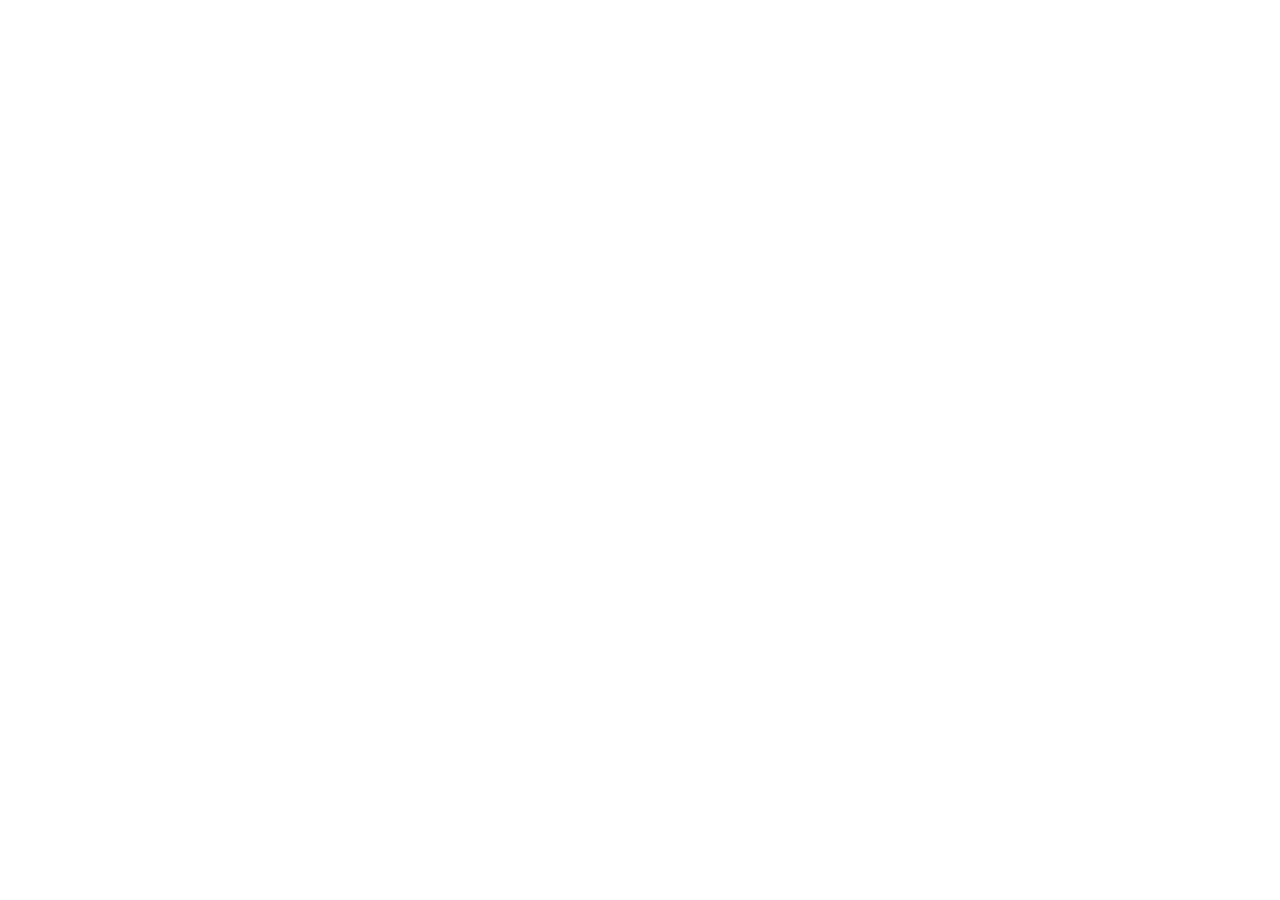
==== about.html @ de26987f "adding about page" ====
<!DOCTYPE html>
<html lang="en">
<head>
  <meta charset="UTF-8">
  <meta name="viewport" content="width=device-width, initial-scale=1.0">
  <title>About | Science Canteen - University of Ruhuna</title>
  <link rel="stylesheet" href="style.css">
</head>
<body>


</body>
</html>
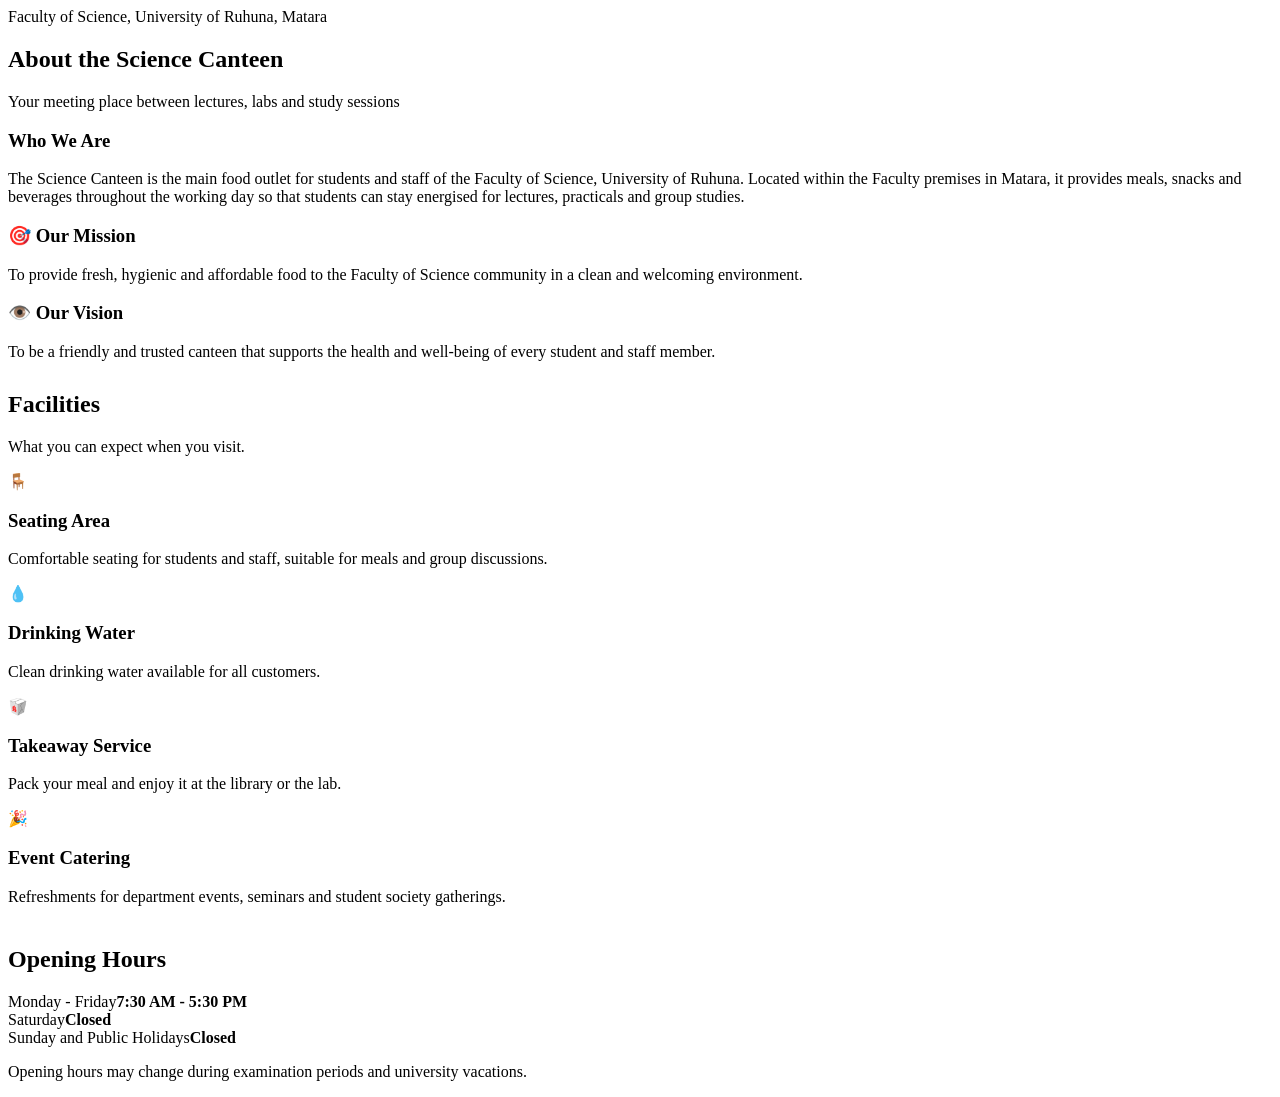
==== commit cfbbf5e6: "updating about page" ====
--- a/about.html
+++ b/about.html
@@ -8,6 +8,76 @@
 </head>
 <body>
 
+  <div class="top-strip">Faculty of Science, University of Ruhuna, Matara</div>
+
+  <section class="page-banner">
+    <h1>About the Science Canteen</h1>
+    <p>Your meeting place between lectures, labs and study sessions</p>
+  </section>
+
+  <main class="container">
+
+    <div class="info-box">
+      <h3>Who We Are</h3>
+      <p>The Science Canteen is the main food outlet for students and staff of the Faculty of Science, University of Ruhuna. Located within the Faculty premises in Matara, it provides meals, snacks and beverages throughout the working day so that students can stay energised for lectures, practicals and group studies.</p>
+    </div>
+
+    <div class="two-col">
+      <div class="info-box">
+        <h3>🎯 Our Mission</h3>
+        <p>To provide fresh, hygienic and affordable food to the Faculty of Science community in a clean and welcoming environment.</p>
+      </div>
+      <div class="info-box">
+        <h3>👁️ Our Vision</h3>
+        <p>To be a friendly and trusted canteen that supports the health and well-being of every student and staff member.</p>
+      </div>
+    </div>
+
+    <h2 class="section-title" style="margin-top: 30px;">Facilities</h2>
+    <p class="section-sub">What you can expect when you visit.</p>
+
+    <div class="grid">
+      <div class="card">
+        <div class="card-img">🪑</div>
+        <div class="card-body">
+          <h3>Seating Area</h3>
+          <p>Comfortable seating for students and staff, suitable for meals and group discussions.</p>
+        </div>
+      </div>
+      <div class="card">
+        <div class="card-img">💧</div>
+        <div class="card-body">
+          <h3>Drinking Water</h3>
+          <p>Clean drinking water available for all customers.</p>
+        </div>
+      </div>
+      <div class="card">
+        <div class="card-img">🥡</div>
+        <div class="card-body">
+          <h3>Takeaway Service</h3>
+          <p>Pack your meal and enjoy it at the library or the lab.</p>
+        </div>
+      </div>
+      <div class="card">
+        <div class="card-img">🎉</div>
+        <div class="card-body">
+          <h3>Event Catering</h3>
+          <p>Refreshments for department events, seminars and student society gatherings.</p>
+        </div>
+      </div>
+    </div>
+
+    <h2 class="section-title" style="margin-top: 40px;">Opening Hours</h2>
+    <div class="info-box" style="margin-top: 14px;">
+      <div class="hours-row"><span>Monday - Friday</span><strong>7:30 AM - 5:30 PM</strong></div>
+      <div class="hours-row"><span>Saturday</span><strong>Closed</strong></div>
+      <div class="hours-row"><span>Sunday and Public Holidays</span><strong>Closed</strong></div>
+    </div>
+    <p class="note">Opening hours may change during examination periods and university vacations.</p>
+
+  </main>
+
+
 
 </body>
 </html>
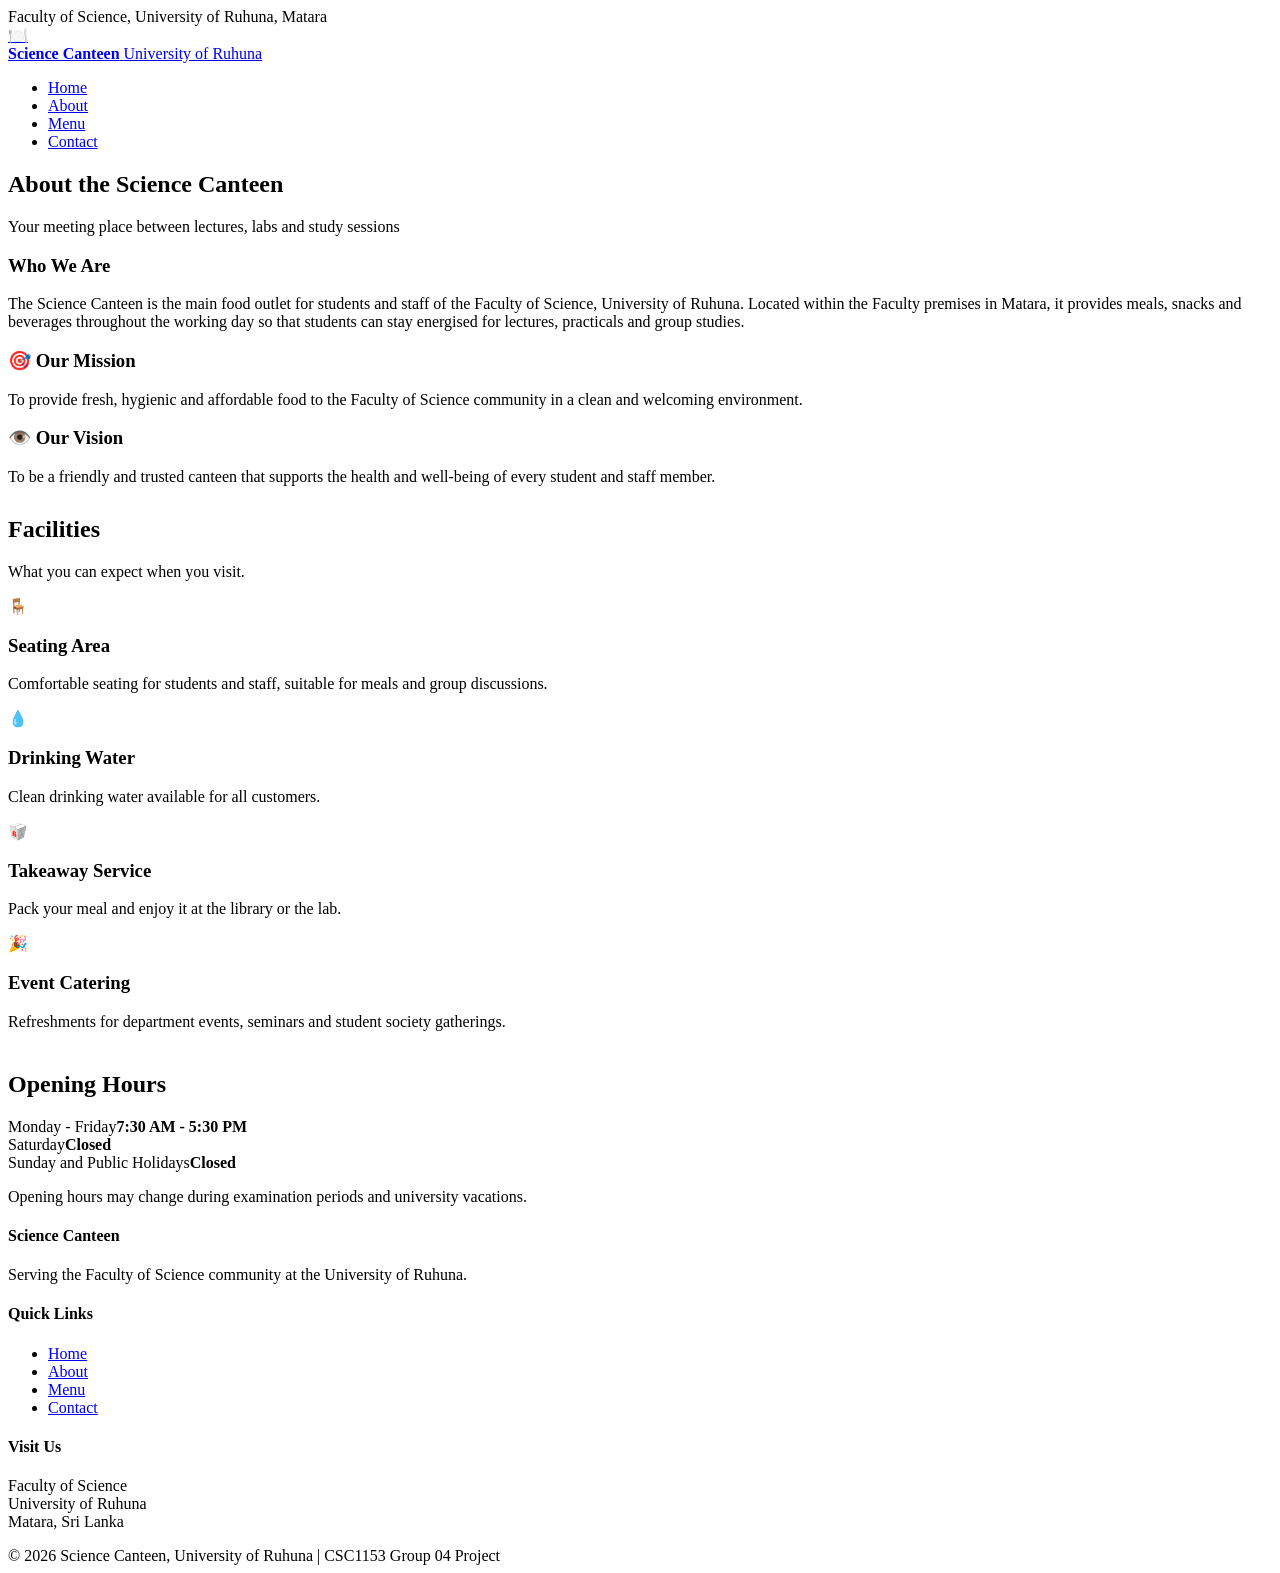
==== commit 755f5594: "updating about page" ====
--- a/about.html
+++ b/about.html
@@ -9,6 +9,24 @@
 <body>
 
   <div class="top-strip">Faculty of Science, University of Ruhuna, Matara</div>
+
+  <header>
+    <a href="index.html" class="brand">
+      <div class="brand-icon">🍽️</div>
+      <div class="brand-text">
+        <strong>Science Canteen</strong>
+        <span>University of Ruhuna</span>
+      </div>
+    </a>
+    <nav>
+      <ul>
+        <li><a href="index.html">Home</a></li>
+        <li><a href="about.html" class="active">About</a></li>
+        <li><a href="menu.html">Menu</a></li>
+        <li><a href="contact.html">Contact</a></li>
+      </ul>
+    </nav>
+  </header>
 
   <section class="page-banner">
     <h1>About the Science Canteen</h1>
@@ -77,7 +95,28 @@
 
   </main>
 
-
+  <footer>
+    <div class="footer-inner">
+      <div>
+        <h4>Science Canteen</h4>
+        <p>Serving the Faculty of Science community at the University of Ruhuna.</p>
+      </div>
+      <div>
+        <h4>Quick Links</h4>
+        <ul>
+          <li><a href="index.html">Home</a></li>
+          <li><a href="about.html">About</a></li>
+          <li><a href="menu.html">Menu</a></li>
+          <li><a href="contact.html">Contact</a></li>
+        </ul>
+      </div>
+      <div>
+        <h4>Visit Us</h4>
+        <p>Faculty of Science<br>University of Ruhuna<br>Matara, Sri Lanka</p>
+      </div>
+    </div>
+    <div class="copyright">&copy; 2026 Science Canteen, University of Ruhuna | CSC1153 Group 04 Project</div>
+  </footer>
 
 </body>
 </html>
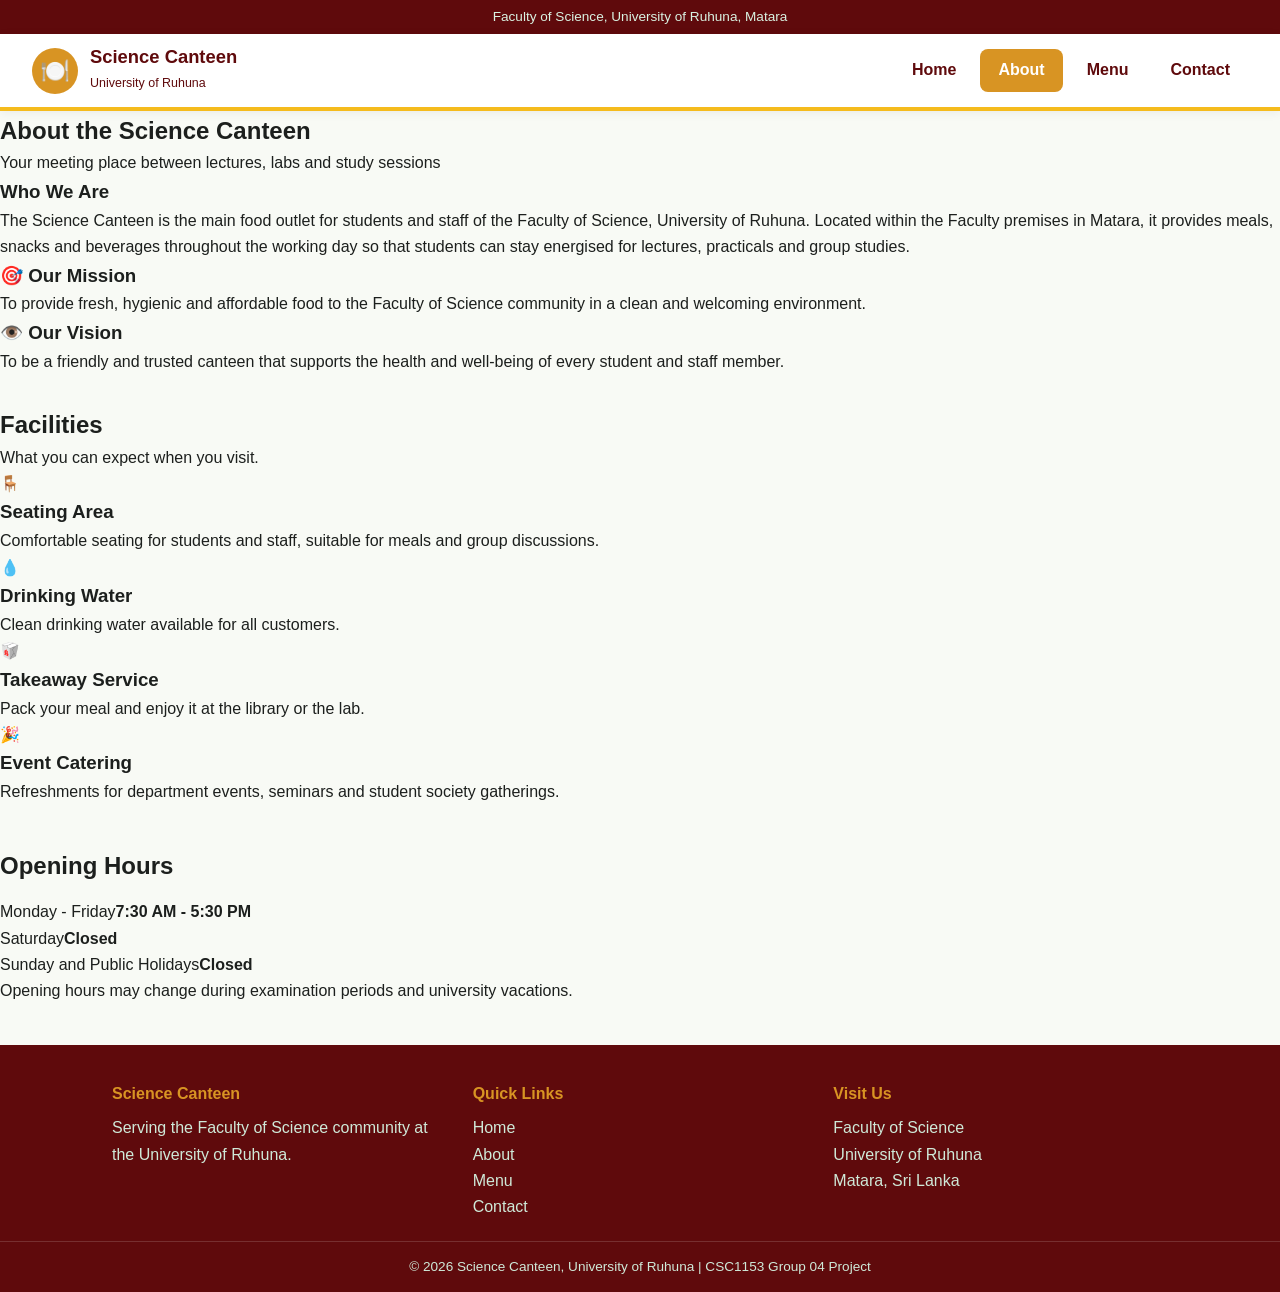
==== commit 11810bd9: ""added the foter on index.html, added styles to header, foter on all pages, added styles to home(ind" ====
--- a/about.html
+++ b/about.html
@@ -4,7 +4,7 @@
   <meta charset="UTF-8">
   <meta name="viewport" content="width=device-width, initial-scale=1.0">
   <title>About | Science Canteen - University of Ruhuna</title>
-  <link rel="stylesheet" href="style.css">
+  <link rel="stylesheet" href="css/styles.css">
 </head>
 <body>
 
@@ -106,7 +106,7 @@
         <ul>
           <li><a href="index.html">Home</a></li>
           <li><a href="about.html">About</a></li>
-          <li><a href="menu.html">Menu</a></li>
+          <li><a href="menu/menu.html">Menu</a></li>
           <li><a href="contact.html">Contact</a></li>
         </ul>
       </div>
--- a/css/styles.css
+++ b/css/styles.css
@@ -0,0 +1,233 @@
+:root {
+  --green: #14532d;
+  --green-light: #1f7a45;
+  --amber: #f59e0b;
+  --amber-light: #fef3c7;
+  --cream: #f8faf5;
+  --ink: #1c1f1d;
+  --muted: #5d665f;
+  --white: #ffffff;
+  --radius: 14px;
+  --shadow: 0 6px 18px rgba(20, 83, 45, 0.12);
+}
+
+* {
+  margin: 0;
+  padding: 0;
+  box-sizing: border-box;
+}
+
+html {
+  scroll-behavior: smooth;
+}
+
+body {
+  font-family: "Segoe UI", Tahoma, Arial, sans-serif;
+  background: var(--cream);
+  color: var(--ink);
+  line-height: 1.65;
+}
+
+a {
+  color: inherit;
+}
+
+/* ===== Top strip ===== */
+.top-strip {
+  background: rgb(95, 10, 12);
+  color: #d9f2e2;
+  font-size: 0.85rem;
+  text-align: center;
+  padding: 6px 12px;
+}
+
+/* ===== Header / Navigation ===== */
+header {
+  background: var(--white);
+  border-bottom: 4px solid rgb(245, 187, 29);
+  padding: 12px 32px;
+  display: flex;
+  align-items: center;
+  justify-content: space-between;
+  flex-wrap: wrap;
+  gap: 10px;
+  position: sticky;
+  top: 0;
+  z-index: 20;
+  box-shadow: 0 2px 10px rgba(0, 0, 0, 0.06);
+}
+
+.brand {
+  display: flex;
+  align-items: center;
+  gap: 12px;
+  text-decoration: none;
+}
+
+.brand-icon {
+  width: 46px;
+  height: 46px;
+  border-radius: 50%;
+  background: rgb(216, 148, 35);
+  color: var(--white);
+  display: grid;
+  place-items: center;
+  font-size: 1.5rem;
+}
+
+.brand-text strong {
+  display: block;
+  color: rgb(95, 10, 12);
+  font-size: 1.15rem;
+  line-height: 1.2;
+}
+
+.brand-text span {
+  font-size: 0.78rem;
+  color: rgb(95, 10, 12);
+}
+
+nav ul {
+  list-style: none;
+  display: flex;
+  gap: 6px;
+  flex-wrap: wrap;
+}
+
+nav a {
+  display: block;
+  text-decoration: none;
+  font-weight: 600;
+  color: rgb(95, 10, 12);
+  padding: 8px 18px;
+  border-radius: 8px;
+  transition: background 0.25s, color 0.25s;
+}
+
+nav a:hover {
+  background: var(--amber-light);
+}
+
+nav a.active {
+  background: rgb(216, 148, 35);
+  color: var(--white);
+}
+
+/* ===== Hero ===== */
+.hero {
+  background:
+    linear-gradient(
+      120deg,
+      rgba(0, 0, 0, 0.5),
+      rgba(0, 0, 0, 0.5)
+    ),
+    url("images/canteen.jpg");
+
+  background-size: cover;
+  background-position: center;
+  background-repeat: no-repeat;
+
+  color: var(--white);
+  padding: 90px 24px;
+  text-align: center;
+}
+
+.hero small {
+  display: inline-block;
+  background: rgb(245, 187, 29);
+  color: #3b2a00;
+  font-weight: 700;
+  padding: 4px 14px;
+  border-radius: 20px;
+  margin-bottom: 16px;
+  letter-spacing: 0.5px;
+}
+
+.hero h1 {
+  font-size: 2.7rem;
+  line-height: 1.2;
+  margin-bottom: 14px;
+}
+
+.hero p {
+  max-width: 640px;
+  margin: 0 auto 28px;
+  font-size: 1.1rem;
+  color: #e3f6ea;
+}
+/* ===== Quick facts strip ===== */
+.facts {
+  display: grid;
+  grid-template-columns: repeat(auto-fit, minmax(200px, 1fr));
+  gap: 18px;
+  margin-top: -40px;
+  position: relative;
+  z-index: 2;
+  max-width: 1100px;
+  margin-left: auto;
+  margin-right: auto;
+  padding: 0 22px;
+}
+
+.fact {
+  background: var(--white);
+  border-radius: var(--radius);
+  box-shadow: var(--shadow);
+  padding: 20px;
+  text-align: center;
+  border-top: 4px solid rgb(216, 148, 35);
+}
+
+.fact .icon {
+  font-size: 1.9rem;
+}
+
+.fact h3 {
+  color: var(--green);
+  font-size: 1rem;
+  margin: 4px 0;
+}
+
+.fact p {
+  font-size: 0.9rem;
+  color: var(--muted);
+}
+/* ===== Footer ===== */
+footer {
+  background: rgb(95, 10, 12);
+  color: #cfe9d8;
+  margin-top: 40px;
+}
+
+.footer-inner {
+  max-width: 1100px;
+  margin: 0 auto;
+  padding: 36px 22px 20px;
+  display: grid;
+  grid-template-columns: repeat(auto-fit, minmax(220px, 1fr));
+  gap: 26px;
+}
+
+footer h4 {
+  color: rgb(216, 148, 35);
+  margin-bottom: 8px;
+}
+
+footer ul {
+  list-style: none;
+}
+
+footer a {
+  text-decoration: none;
+}
+
+footer a:hover {
+  color: var(--amber);
+}
+
+.copyright {
+  text-align: center;
+  border-top: 1px solid rgba(255, 255, 255, 0.15);
+  padding: 14px;
+  font-size: 0.85rem;
+}
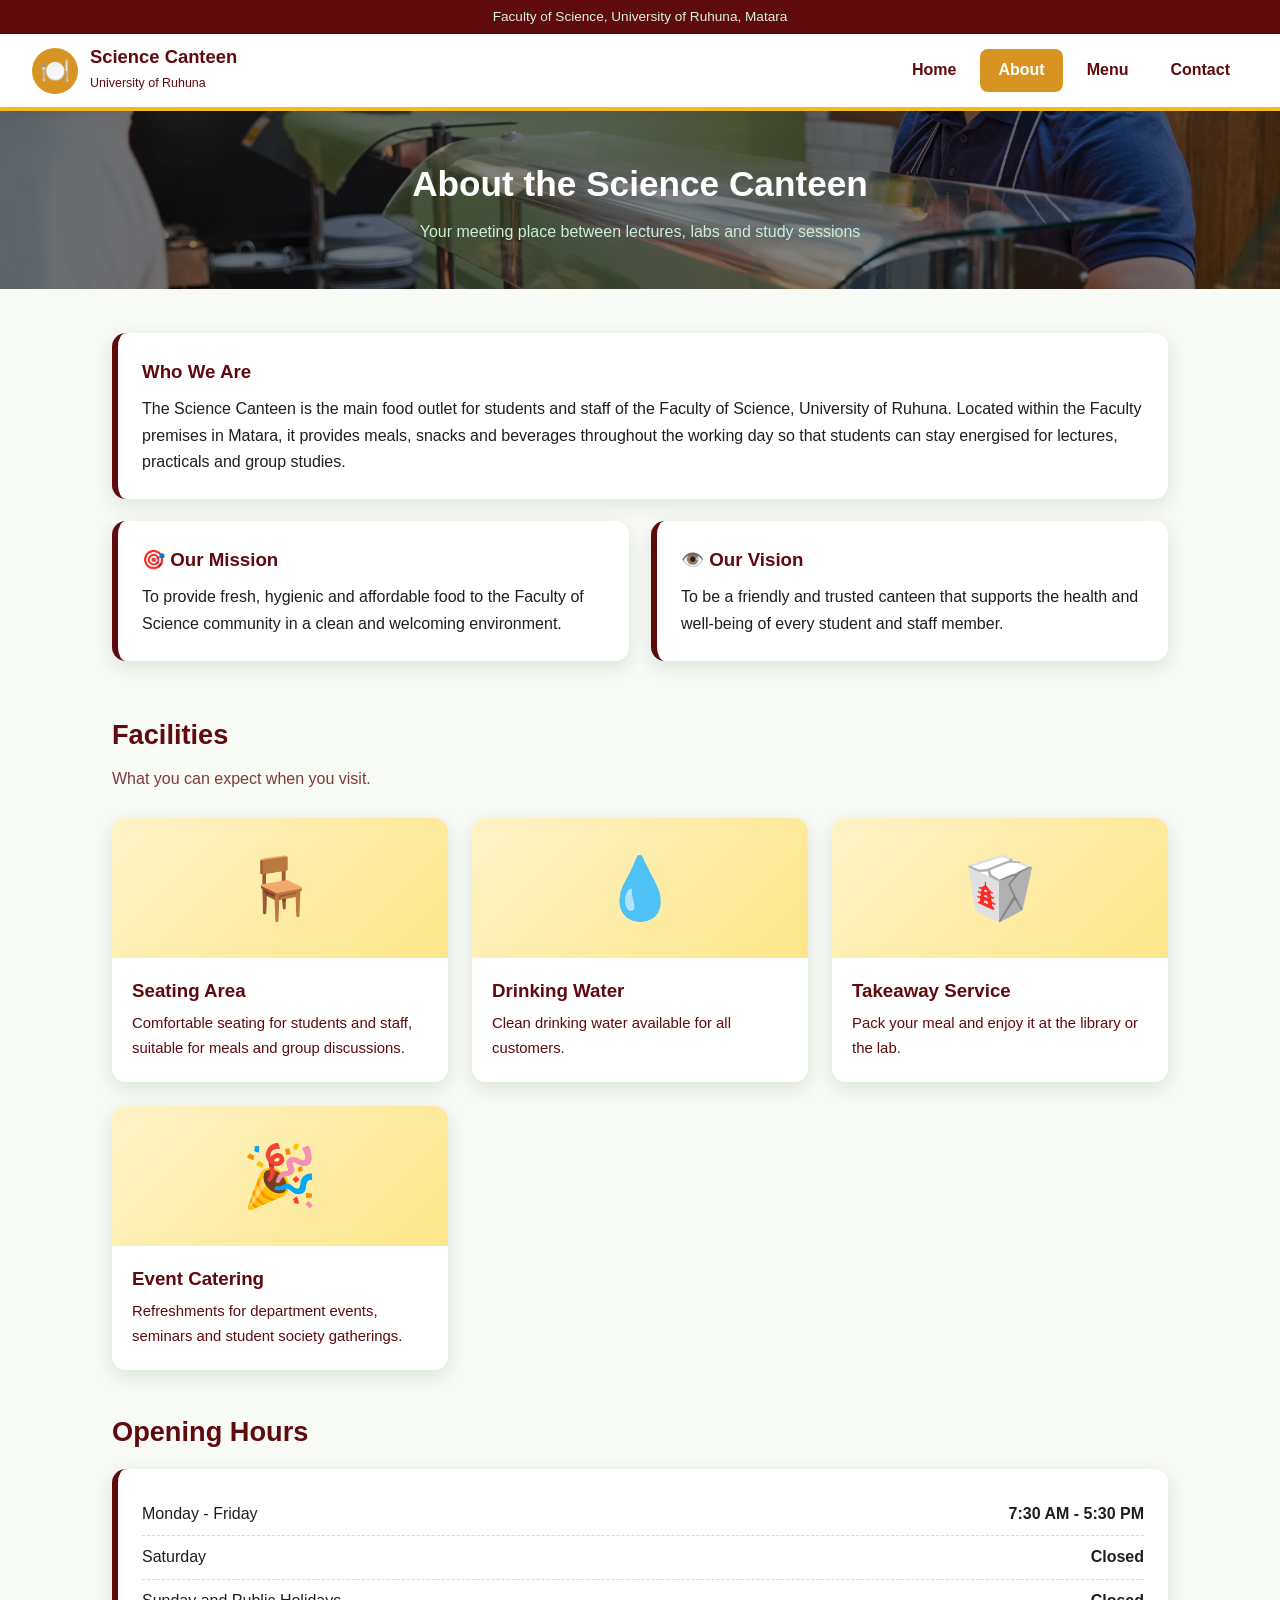
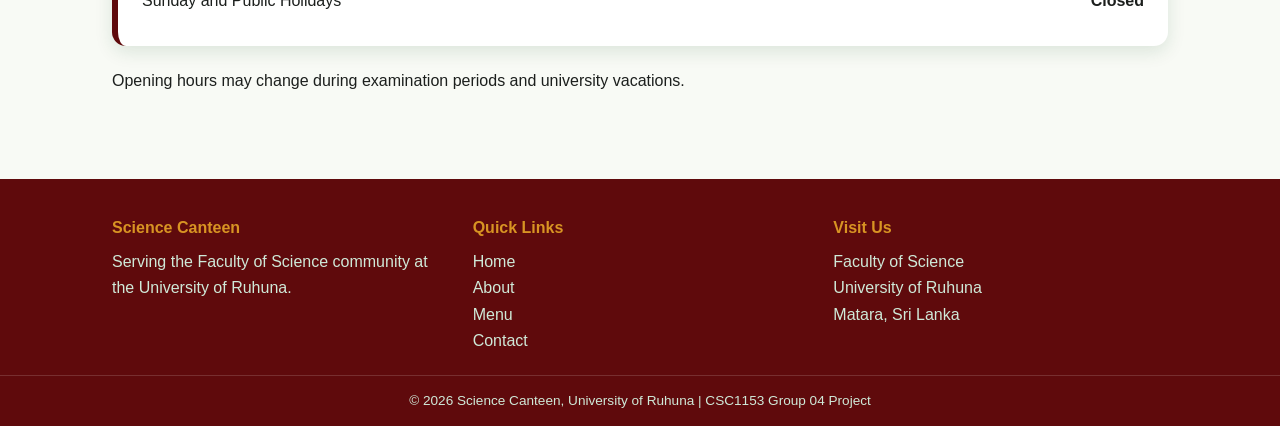
==== commit 467f77c9: ""added styles & page banner to home & about"" ====
--- a/about.html
+++ b/about.html
@@ -28,7 +28,7 @@
     </nav>
   </header>
 
-  <section class="page-banner">
+  <section class="page-banner page-banner-about">
     <h1>About the Science Canteen</h1>
     <p>Your meeting place between lectures, labs and study sessions</p>
   </section>
--- a/css/styles.css
+++ b/css/styles.css
@@ -121,7 +121,7 @@
       rgba(0, 0, 0, 0.5),
       rgba(0, 0, 0, 0.5)
     ),
-    url("images/canteen.jpg");
+    url("../images/canteen.jpg");
 
   background-size: cover;
   background-position: center;
@@ -155,6 +155,101 @@
   font-size: 1.1rem;
   color: #e3f6ea;
 }
+
+.btn {
+  display: inline-block;
+  background: rgb(245, 187, 29);
+  color: #3b2a00;
+  font-weight: 700;
+  text-decoration: none;
+  padding: 12px 30px;
+  border: none;
+  border-radius: 10px;
+  cursor: pointer;
+  font-size: 1rem;
+  transition: transform 0.2s, background 0.25s;
+}
+
+.btn:hover {
+  transform: translateY(-2px);
+  background: #fbbf24;
+}
+
+.btn-green {
+  background: rgba(95, 10, 12, 1);
+  color: var(--white);
+}
+
+.btn-green:hover {
+  background: rgba(95, 10, 12, .8);
+}
+
+.btn-outline {
+  background: transparent;
+  color: var(--white);
+  border: 2px solid var(--white);
+  margin-left: 10px;
+}
+
+.btn-outline:hover {
+  background: rgba(255, 255, 255, 0.15);
+}
+
+/* ===== Layout ===== */
+.page-banner-menu {
+  background: linear-gradient(rgba(0, 0, 0, 0.5), rgba(0, 0, 0, 0.5)), url(../images/menu.jpg);
+  background-size: cover;
+  background-position: center;
+  background-repeat: no-repeat;
+  color: var(--white);
+  padding: 44px 24px;
+  text-align: center;
+}
+.page-banner-about {
+  background: linear-gradient(rgba(0, 0, 0, 0.5), rgba(0, 0, 0, 0.5)), url(../images/canteen2.jpg);
+  background-size: cover;
+  background-position: center;
+  background-repeat: no-repeat;
+  color: var(--white);
+  padding: 44px 24px;
+  text-align: center;
+}
+.page-banner-contact {
+  background: linear-gradient(rgba(0, 0, 0, 0.5), rgba(0, 0, 0, 0.5)), url(../images/telephone.jpg);
+  background-size: cover;
+  background-position: center;
+  background-repeat: no-repeat;
+  color: var(--white);
+  padding: 44px 24px;
+  text-align: center;
+}
+
+.page-banner h1 {
+  font-size: 2.2rem;
+}
+
+.page-banner p {
+  color: #cdeed9;
+  margin-top: 6px;
+}
+
+.container {
+  max-width: 1100px;
+  margin: 0 auto;
+  padding: 44px 22px;
+}
+
+.section-title {
+  color: rgb(95, 10, 12);
+  font-size: 1.7rem;
+  margin-bottom: 8px;
+}
+
+.section-sub {
+  color: rgba(95, 10, 12, .8);
+  margin-bottom: 26px;
+}
+
 /* ===== Quick facts strip ===== */
 .facts {
   display: grid;
@@ -192,6 +287,95 @@
   font-size: 0.9rem;
   color: var(--muted);
 }
+
+/* ===== Cards ===== */
+.grid {
+  display: grid;
+  grid-template-columns: repeat(auto-fit, minmax(250px, 1fr));
+  gap: 24px;
+}
+
+.card {
+  background: var(--white);
+  border-radius: var(--radius);
+  box-shadow: var(--shadow);
+  overflow: hidden;
+  transition: transform 0.25s;
+}
+
+.card:hover {
+  transform: translateY(-5px);
+}
+
+.card-img {
+  height: 140px;
+  display: grid;
+  place-items: center;
+  font-size: 3.8rem;
+  background: linear-gradient(135deg, var(--amber-light), #fde68a);
+}
+
+.card-body {
+  padding: 18px 20px 22px;
+}
+
+.card-body h3 {
+  color: rgb(95, 10, 12);
+  margin-bottom: 4px;
+}
+
+.card-body p {
+  font-size: 0.93rem;
+  color: rgb(95, 10, 12);
+}
+
+.price {
+  display: inline-block;
+  margin-top: 10px;
+  background: rgb(122, 21, 18);
+  color: var(--white);
+  font-weight: 700;
+  padding: 3px 14px;
+  border-radius: 20px;
+  font-size: 0.9rem;
+}
+
+/* ===== Info boxes ===== */
+.info-box {
+  background: var(--white);
+  border-radius: var(--radius);
+  box-shadow: var(--shadow);
+  padding: 24px;
+  margin-bottom: 22px;
+  border-left: 6px solid rgb(95, 10, 12);
+}
+
+.info-box h3 {
+  color: rgb(95, 10, 12);
+  margin-bottom: 8px;
+}
+
+.info-box ul {
+  margin-left: 20px;
+}
+
+.two-col {
+  display: grid;
+  grid-template-columns: repeat(auto-fit, minmax(300px, 1fr));
+  gap: 22px;
+}
+
+.hours-row {
+  display: flex;
+  justify-content: space-between;
+  padding: 8px 0;
+  border-bottom: 1px dashed #d6dcd7;
+}
+
+.hours-row:last-child {
+  border-bottom: none;
+}
+
 /* ===== Footer ===== */
 footer {
   background: rgb(95, 10, 12);
